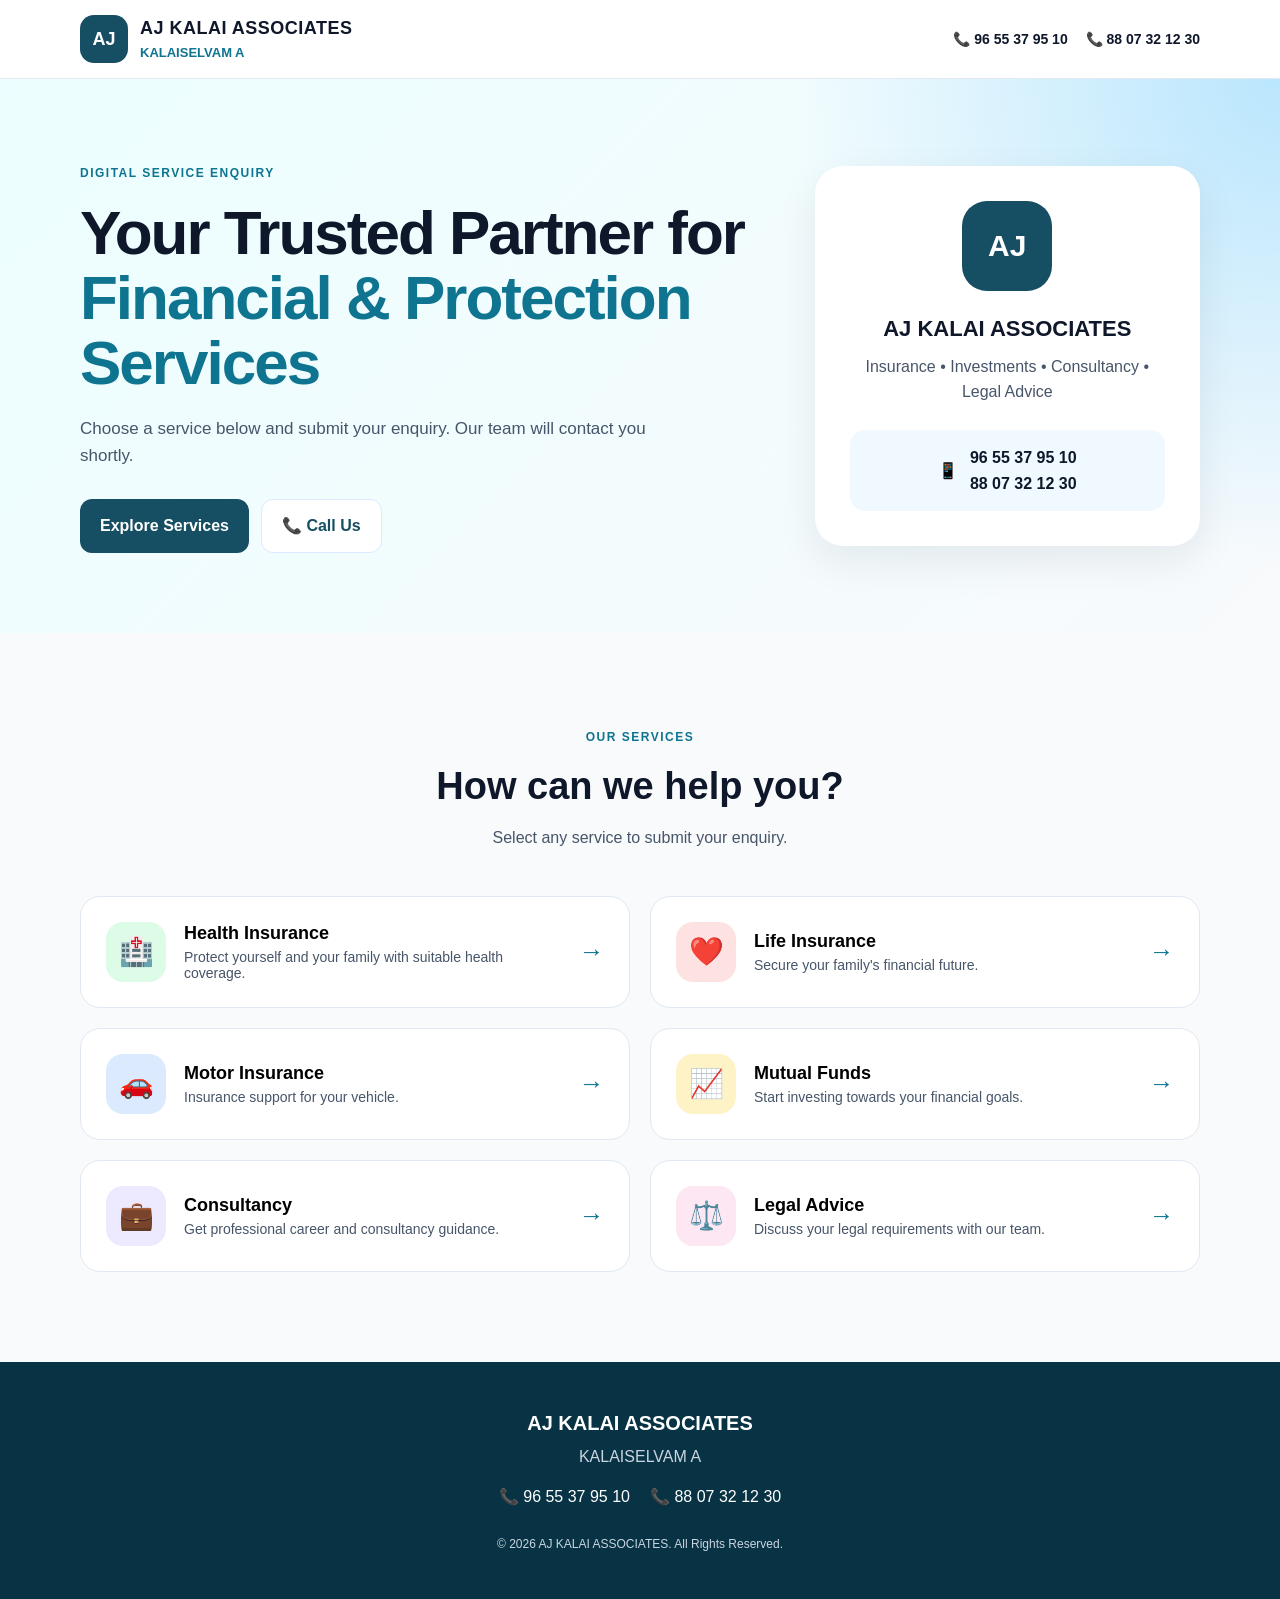
==== index.html @ 597e0dc1 "first commit" ====
<!DOCTYPE html>
<html lang="en">
<head>
    <meta charset="UTF-8">
    <meta name="viewport" content="width=device-width, initial-scale=1.0">

    <meta name="description"
          content="AJ Kalai Associates - Insurance, Mutual Funds, Consultancy and Legal Advice">

    <title>AJ KALAI ASSOCIATES | Digital Service Enquiry</title>

    <link rel="stylesheet" href="style.css">
</head>

<body>

    <!-- ================= HEADER ================= -->
    <header class="header">
        <div class="container header-content">

            <div class="brand">
                <div class="brand-icon">AJ</div>

                <div>
                    <h1>AJ KALAI ASSOCIATES</h1>
                    <p>KALAISELVAM A</p>
                </div>
            </div>

            <div class="contact-top">
                <a href="tel:9655379510">📞 96 55 37 95 10</a>
                <a href="tel:8807321230">📞 88 07 32 12 30</a>
            </div>

        </div>
    </header>


    <!-- ================= HERO ================= -->
    <section class="hero">
        <div class="container hero-content">

            <div class="hero-text">
                <span class="badge">DIGITAL SERVICE ENQUIRY</span>

                <h2>
                    Your Trusted Partner for
                    <span>Financial & Protection Services</span>
                </h2>

                <p>
                    Choose a service below and submit your enquiry.
                    Our team will contact you shortly.
                </p>

                <div class="hero-buttons">
                    <a href="#services" class="primary-btn">
                        Explore Services
                    </a>

                    <a href="tel:9655379510" class="secondary-btn">
                        📞 Call Us
                    </a>
                </div>
            </div>

            <div class="hero-card">
                <div class="hero-card-icon">AJ</div>

                <h3>AJ KALAI ASSOCIATES</h3>

                <p>
                    Insurance • Investments • Consultancy • Legal Advice
                </p>

                <div class="phone-box">
                    <span>📱</span>
                    <div>
                        <strong>96 55 37 95 10</strong>
                        <strong>88 07 32 12 30</strong>
                    </div>
                </div>
            </div>

        </div>
    </section>


    <!-- ================= SERVICES ================= -->
    <section class="services-section" id="services">

        <div class="container">

            <div class="section-heading">
                <span class="section-label">OUR SERVICES</span>

                <h2>
                    How can we help you?
                </h2>

                <p>
                    Select any service to submit your enquiry.
                </p>
            </div>


            <div class="services-grid">

                <!-- HEALTH -->
                <button class="service-card"
                        onclick="openForm('health')">

                    <div class="service-icon health">
                        🏥
                    </div>

                    <div>
                        <h3>Health Insurance</h3>
                        <p>
                            Protect yourself and your family
                            with suitable health coverage.
                        </p>
                    </div>

                    <span class="arrow">→</span>
                </button>


                <!-- LIFE -->
                <button class="service-card"
                        onclick="openForm('life')">

                    <div class="service-icon life">
                        ❤️
                    </div>

                    <div>
                        <h3>Life Insurance</h3>
                        <p>
                            Secure your family's financial future.
                        </p>
                    </div>

                    <span class="arrow">→</span>
                </button>


                <!-- MOTOR -->
                <button class="service-card"
                        onclick="openForm('motor')">

                    <div class="service-icon motor">
                        🚗
                    </div>

                    <div>
                        <h3>Motor Insurance</h3>
                        <p>
                            Insurance support for your vehicle.
                        </p>
                    </div>

                    <span class="arrow">→</span>
                </button>


                <!-- MUTUAL FUNDS -->
                <button class="service-card"
                        onclick="openForm('mutual')">

                    <div class="service-icon mutual">
                        📈
                    </div>

                    <div>
                        <h3>Mutual Funds</h3>
                        <p>
                            Start investing towards your financial goals.
                        </p>
                    </div>

                    <span class="arrow">→</span>
                </button>


                <!-- CONSULTANCY -->
                <button class="service-card"
                        onclick="openForm('consultancy')">

                    <div class="service-icon consultancy">
                        💼
                    </div>

                    <div>
                        <h3>Consultancy</h3>
                        <p>
                            Get professional career and
                            consultancy guidance.
                        </p>
                    </div>

                    <span class="arrow">→</span>
                </button>


                <!-- LEGAL -->
                <button class="service-card"
                        onclick="openForm('legal')">

                    <div class="service-icon legal">
                        ⚖️
                    </div>

                    <div>
                        <h3>Legal Advice</h3>
                        <p>
                            Discuss your legal requirements
                            with our team.
                        </p>
                    </div>

                    <span class="arrow">→</span>
                </button>

            </div>

        </div>
    </section>


    <!-- ================= FORM SECTION ================= -->
    <section class="form-section hidden" id="formSection">

        <div class="container">

            <button class="back-btn"
                    onclick="closeForm()">
                ← Back to Services
            </button>


            <div class="form-wrapper">

                <div class="form-header">

                    <div class="form-service-icon"
                         id="formIcon">
                        🏥
                    </div>

                    <div>
                        <span class="section-label">
                            ENQUIRY FORM
                        </span>

                        <h2 id="formTitle">
                            Health Insurance
                        </h2>

                        <p id="formDescription">
                            Tell us your requirements.
                        </p>
                    </div>

                </div>


                <form id="enquiryForm">

                    <!-- SERVICE TYPE -->
                    <input type="hidden"
                           id="serviceType"
                           name="service">


                    <!-- ================= HEALTH ================= -->
                    <div id="healthForm"
                         class="service-form hidden">

                        <h3 class="form-section-title">
                            Self Details
                        </h3>

                        <div class="form-grid">

                            <div class="field">
                                <label>
                                    Gender <span>*</span>
                                </label>

                                <div class="radio-group">

                                    <label class="radio-option">
                                        <input type="radio"
                                               name="healthGender"
                                               value="Male"
                                               required>
                                        Male
                                    </label>

                                    <label class="radio-option">
                                        <input type="radio"
                                               name="healthGender"
                                               value="Female">
                                        Female
                                    </label>

                                </div>
                            </div>


                            <div class="field">
                                <label for="healthDob">
                                    Date of Birth <span>*</span>
                                </label>

                                <input type="date"
                                       id="healthDob"
                                       name="healthDob">
                            </div>

                        </div>


                        <h3 class="form-section-title">
                            Spouse Details
                        </h3>

                        <div class="form-grid">

                            <div class="field full">
                                <label for="spouseDob">
                                    Spouse Date of Birth
                                </label>

                                <input type="date"
                                       id="spouseDob"
                                       name="spouseDob">
                            </div>

                        </div>


                        <h3 class="form-section-title">
                            Children Details
                        </h3>

                        <!-- SONS -->
                        <div class="form-grid">

                            <div class="field">
                                <label for="numberOfSons">
                                    Number of Sons
                                </label>

                                <select id="numberOfSons"
                                        name="numberOfSons"
                                        onchange="updateChildrenFields()">

                                    <option value="0">0</option>
                                    <option value="1">1</option>
                                    <option value="2">2</option>

                                </select>
                            </div>

                        </div>


                        <div id="sonFields"></div>


                        <!-- DAUGHTERS -->
                        <div class="form-grid">

                            <div class="field">
                                <label for="numberOfDaughters">
                                    Number of Daughters
                                </label>

                                <select id="numberOfDaughters"
                                        name="numberOfDaughters"
                                        onchange="updateChildrenFields()">

                                    <option value="0">0</option>
                                    <option value="1">1</option>
                                    <option value="2">2</option>

                                </select>
                            </div>

                        </div>


                        <div id="daughterFields"></div>


                        <h3 class="form-section-title">
                            Contact Details
                        </h3>

                        <div class="form-grid">

                            <div class="field">
                                <label for="healthPincode">
                                    Pincode <span>*</span>
                                </label>

                                <input type="text"
                                       id="healthPincode"
                                       name="healthPincode"
                                       maxlength="6"
                                       inputmode="numeric"
                                       placeholder="Enter 6-digit pincode">
                            </div>


                            <div class="field">
                                <label for="healthMobile">
                                    Mobile Number <span>*</span>
                                </label>

                                <input type="tel"
                                       id="healthMobile"
                                       name="healthMobile"
                                       maxlength="10"
                                       inputmode="numeric"
                                       placeholder="Enter mobile number">
                            </div>

                        </div>

                    </div>


                    <!-- ================= LIFE ================= -->
                    <div id="lifeForm"
                         class="service-form hidden">

                        <h3 class="form-section-title">
                            Life Insurance Details
                        </h3>

                        <div class="form-grid">

                            <div class="field">
                                <label for="lifeName">
                                    Name <span>*</span>
                                </label>

                                <input type="text"
                                       id="lifeName"
                                       name="lifeName"
                                       placeholder="Enter your name">
                            </div>


                            <div class="field">
                                <label for="lifeDob">
                                    Date of Birth <span>*</span>
                                </label>

                                <input type="date"
                                       id="lifeDob"
                                       name="lifeDob">
                            </div>


                            <div class="field">
                                <label for="lifeMobile">
                                    Mobile Number <span>*</span>
                                </label>

                                <input type="tel"
                                       id="lifeMobile"
                                       name="lifeMobile"
                                       maxlength="10"
                                       inputmode="numeric"
                                       placeholder="Enter mobile number">
                            </div>


                            <div class="field">
                                <label for="coverage">
                                    Expected Coverage <span>*</span>
                                </label>

                                <select id="coverage"
                                        name="coverage">

                                    <option value="">
                                        Select Coverage
                                    </option>

                                    <option>₹50 Lakhs</option>
                                    <option>₹1 Crore</option>
                                    <option>₹2 Crores</option>
                                    <option>₹3 Crores</option>
                                    <option>Other</option>

                                </select>
                            </div>

                        </div>

                    </div>


                    <!-- ================= MOTOR ================= -->
                    <div id="motorForm"
                         class="service-form hidden">

                        <h3 class="form-section-title">
                            Motor Insurance Details
                        </h3>

                        <div class="form-grid">

                            <div class="field">
                                <label for="motorName">
                                    Name <span>*</span>
                                </label>

                                <input type="text"
                                       id="motorName"
                                       name="motorName"
                                       placeholder="Enter your name">
                            </div>


                            <div class="field">
                                <label for="motorMobile">
                                    Mobile Number <span>*</span>
                                </label>

                                <input type="tel"
                                       id="motorMobile"
                                       name="motorMobile"
                                       maxlength="10"
                                       inputmode="numeric"
                                       placeholder="Enter mobile number">
                            </div>


                            <div class="field">
                                <label for="vehicleType">
                                    Vehicle Type <span>*</span>
                                </label>

                                <select id="vehicleType"
                                        name="vehicleType">

                                    <option value="">
                                        Select Vehicle
                                    </option>

                                    <option>Two Wheeler</option>
                                    <option>Car</option>
                                    <option>Commercial Vehicle</option>

                                </select>
                            </div>


                            <div class="field">
                                <label for="registrationNumber">
                                    Vehicle Registration Number <span>*</span>
                                </label>

                                <input type="text"
                                       id="registrationNumber"
                                       name="registrationNumber"
                                       placeholder="Example: TN01AB1234">
                            </div>


                            <div class="field full">
                                <label for="policyExpiry">
                                    Policy Expiry Date <span>*</span>
                                </label>

                                <input type="date"
                                       id="policyExpiry"
                                       name="policyExpiry">
                            </div>

                        </div>

                    </div>


                    <!-- ================= MUTUAL FUNDS ================= -->
                    <div id="mutualForm"
                         class="service-form hidden">

                        <h3 class="form-section-title">
                            Mutual Funds Details
                        </h3>

                        <div class="form-grid">

                            <div class="field">
                                <label for="mutualName">
                                    Name <span>*</span>
                                </label>

                                <input type="text"
                                       id="mutualName"
                                       name="mutualName"
                                       placeholder="Enter your name">
                            </div>


                            <div class="field">
                                <label for="mutualDob">
                                    Date of Birth <span>*</span>
                                </label>

                                <input type="date"
                                       id="mutualDob"
                                       name="mutualDob">
                            </div>


                            <div class="field">
                                <label for="mutualMobile">
                                    Mobile Number <span>*</span>
                                </label>

                                <input type="tel"
                                       id="mutualMobile"
                                       name="mutualMobile"
                                       maxlength="10"
                                       inputmode="numeric"
                                       placeholder="Enter mobile number">
                            </div>


                            <div class="field">
                                <label for="sipAmount">
                                    Monthly SIP Amount <span>*</span>
                                </label>

                                <select id="sipAmount"
                                        name="sipAmount">

                                    <option value="">
                                        Select SIP Amount
                                    </option>

                                    <option>₹500</option>
                                    <option>₹1,000</option>
                                    <option>₹2,000</option>
                                    <option>₹5,000</option>
                                    <option>₹10,000+</option>
                                    <option>Other</option>

                                </select>
                            </div>


                            <div class="field full">
                                <label for="investmentGoal">
                                    Investment Goal <span>*</span>
                                </label>

                                <select id="investmentGoal"
                                        name="investmentGoal">

                                    <option value="">
                                        Select Goal
                                    </option>

                                    <option>Wealth Creation</option>
                                    <option>Child Education</option>
                                    <option>Retirement</option>
                                    <option>Other</option>

                                </select>
                            </div>

                        </div>

                    </div>


                    <!-- ================= CONSULTANCY ================= -->
                    <div id="consultancyForm"
                         class="service-form hidden">

                        <h3 class="form-section-title">
                            Consultancy Details
                        </h3>

                        <div class="form-grid">

                            <div class="field">
                                <label for="consultName">
                                    Name <span>*</span>
                                </label>

                                <input type="text"
                                       id="consultName"
                                       name="consultName"
                                       placeholder="Enter your name">
                            </div>


                            <div class="field">
                                <label for="consultMobile">
                                    Mobile Number <span>*</span>
                                </label>

                                <input type="tel"
                                       id="consultMobile"
                                       name="consultMobile"
                                       maxlength="10"
                                       inputmode="numeric"
                                       placeholder="Enter mobile number">
                            </div>


                            <div class="field full">
                                <label for="profession">
                                    Job / Profession <span>*</span>
                                </label>

                                <select id="profession"
                                        name="profession">

                                    <option value="">
                                        Select Profession
                                    </option>

                                    <option>IT</option>
                                    <option>Non-IT</option>
                                    <option>Teaching</option>
                                    <option>Business</option>
                                    <option>Government</option>
                                    <option>Abroad</option>
                                    <option>Other</option>

                                </select>
                            </div>

                        </div>

                    </div>


                    <!-- ================= LEGAL ================= -->
                    <div id="legalForm"
                         class="service-form hidden">

                        <h3 class="form-section-title">
                            Legal Advice Details
                        </h3>

                        <div class="form-grid">

                            <div class="field">
                                <label for="legalName">
                                    Name <span>*</span>
                                </label>

                                <input type="text"
                                       id="legalName"
                                       name="legalName"
                                       placeholder="Enter your name">
                            </div>


                            <div class="field">
                                <label for="legalMobile">
                                    Mobile Number <span>*</span>
                                </label>

                                <input type="tel"
                                       id="legalMobile"
                                       name="legalMobile"
                                       maxlength="10"
                                       inputmode="numeric"
                                       placeholder="Enter mobile number">
                            </div>


                            <div class="field full">
                                <label for="legalRequirement">
                                    Legal Requirement <span>*</span>
                                </label>

                                <select id="legalRequirement"
                                        name="legalRequirement">

                                    <option value="">
                                        Select Requirement
                                    </option>

                                    <option>Property</option>
                                    <option>Civil</option>
                                    <option>Criminal</option>
                                    <option>Family</option>
                                    <option>Documentation</option>
                                    <option>Other</option>

                                </select>
                            </div>


                            <div class="field full">
                                <label for="legalDescription">
                                    Briefly Explain Your Requirement
                                    <span>*</span>
                                </label>

                                <textarea id="legalDescription"
                                          name="legalDescription"
                                          rows="5"
                                          placeholder="Please describe your requirement..."></textarea>
                            </div>

                        </div>

                    </div>


                    <!-- ================= SUBMIT ================= -->
                    <div class="form-footer">

                        <p class="privacy-note">
                            🔒 Your information is collected only
                            for responding to your enquiry.
                        </p>

                        <button type="submit"
                                class="submit-btn">

                            SUBMIT ENQUIRY
                            <span>→</span>

                        </button>

                    </div>

                </form>

            </div>

        </div>
    </section>


    <!-- ================= SUCCESS MODAL ================= -->
    <div class="modal-overlay hidden"
         id="successModal">

        <div class="success-modal">

            <div class="success-icon">
                ✓
            </div>

            <h2>Enquiry Submitted!</h2>

            <p>
                Thank you for contacting
                <strong>AJ KALAI ASSOCIATES</strong>.
            </p>

            <p>
                Our team will contact you shortly.
            </p>

            <button class="primary-btn"
                    onclick="closeSuccessModal()">
                Done
            </button>

        </div>

    </div>


    <!-- ================= FOOTER ================= -->
    <footer class="footer">

        <div class="container">

            <h3>AJ KALAI ASSOCIATES</h3>

            <p>
                KALAISELVAM A
            </p>

            <div class="footer-contact">
                <a href="tel:9655379510">
                    📞 96 55 37 95 10
                </a>

                <a href="tel:8807321230">
                    📞 88 07 32 12 30
                </a>
            </div>

            <p class="copyright">
                © 2026 AJ KALAI ASSOCIATES. All Rights Reserved.
            </p>

        </div>

    </footer>


    <script src="script.js"></script>

</body>
</html>
---- style.css ----
* {
    margin: 0;
    padding: 0;
    box-sizing: border-box;
}

:root {
    --primary: #164e63;
    --primary-dark: #083344;
    --secondary: #0e7490;
    --accent: #f59e0b;
    --light: #f0f9ff;
    --white: #ffffff;
    --dark: #0f172a;
    --text: #475569;
    --border: #dbeafe;
    --success: #16a34a;
    --shadow: 0 15px 40px rgba(15, 23, 42, 0.08);
}

html {
    scroll-behavior: smooth;
}

body {
    font-family: Arial, Helvetica, sans-serif;
    background: #f8fafc;
    color: var(--dark);
    line-height: 1.6;
}

button,
input,
select,
textarea {
    font-family: inherit;
}

button {
    cursor: pointer;
}

a {
    text-decoration: none;
    color: inherit;
}

.container {
    width: min(1120px, 92%);
    margin: auto;
}

.hidden {
    display: none !important;
}


/* =========================================
   HEADER
========================================= */

.header {
    background: var(--white);
    border-bottom: 1px solid #e2e8f0;
    position: sticky;
    top: 0;
    z-index: 100;
}

.header-content {
    min-height: 78px;
    display: flex;
    align-items: center;
    justify-content: space-between;
    gap: 20px;
}

.brand {
    display: flex;
    align-items: center;
    gap: 12px;
}

.brand-icon {
    width: 48px;
    height: 48px;
    border-radius: 14px;
    background: var(--primary);
    color: white;
    display: grid;
    place-items: center;
    font-weight: 800;
    font-size: 18px;
}

.brand h1 {
    font-size: 18px;
    letter-spacing: 0.5px;
}

.brand p {
    color: var(--secondary);
    font-size: 13px;
    font-weight: 600;
}

.contact-top {
    display: flex;
    gap: 18px;
    font-size: 14px;
    font-weight: 600;
}

.contact-top a:hover {
    color: var(--secondary);
}


/* =========================================
   HERO
========================================= */

.hero {
    background:
        radial-gradient(circle at top right, #bae6fd 0, transparent 35%),
        linear-gradient(135deg, #ecfeff, #f8fafc);
    padding: 80px 0;
}

.hero-content {
    display: grid;
    grid-template-columns: 1.4fr 0.8fr;
    align-items: center;
    gap: 60px;
}

.badge,
.section-label {
    display: inline-block;
    color: var(--secondary);
    font-size: 12px;
    font-weight: 800;
    letter-spacing: 1.5px;
}

.hero h2 {
    margin-top: 15px;
    font-size: clamp(38px, 5vw, 62px);
    line-height: 1.05;
    letter-spacing: -2px;
}

.hero h2 span {
    color: var(--secondary);
}

.hero-text > p {
    max-width: 620px;
    margin-top: 20px;
    color: var(--text);
    font-size: 17px;
}

.hero-buttons {
    display: flex;
    gap: 12px;
    margin-top: 30px;
    flex-wrap: wrap;
}

.primary-btn,
.secondary-btn {
    display: inline-flex;
    align-items: center;
    justify-content: center;
    border: none;
    border-radius: 12px;
    padding: 13px 20px;
    font-weight: 700;
    transition: 0.2s ease;
}

.primary-btn {
    background: var(--primary);
    color: white;
}

.primary-btn:hover {
    background: var(--primary-dark);
    transform: translateY(-2px);
}

.secondary-btn {
    background: white;
    border: 1px solid var(--border);
    color: var(--primary);
}

.secondary-btn:hover {
    border-color: var(--secondary);
}

.hero-card {
    background: white;
    border-radius: 28px;
    padding: 35px;
    box-shadow: var(--shadow);
    text-align: center;
}

.hero-card-icon {
    width: 90px;
    height: 90px;
    margin: auto;
    display: grid;
    place-items: center;
    border-radius: 25px;
    background: var(--primary);
    color: white;
    font-size: 30px;
    font-weight: 900;
}

.hero-card h3 {
    margin-top: 20px;
    font-size: 22px;
}

.hero-card p {
    color: var(--text);
    margin-top: 8px;
}

.phone-box {
    margin-top: 25px;
    padding: 15px;
    background: var(--light);
    border-radius: 15px;
    display: flex;
    justify-content: center;
    align-items: center;
    gap: 12px;
}

.phone-box div {
    display: flex;
    flex-direction: column;
}


/* =========================================
   SERVICES
========================================= */

.services-section {
    padding: 90px 0;
}

.section-heading {
    text-align: center;
    max-width: 650px;
    margin: auto;
}

.section-heading h2 {
    font-size: 38px;
    margin: 8px 0;
}

.section-heading p {
    color: var(--text);
}

.services-grid {
    margin-top: 45px;
    display: grid;
    grid-template-columns: repeat(2, 1fr);
    gap: 20px;
}

.service-card {
    border: 1px solid #e2e8f0;
    background: white;
    border-radius: 20px;
    padding: 25px;
    text-align: left;
    display: grid;
    grid-template-columns: auto 1fr auto;
    align-items: center;
    gap: 18px;
    transition: 0.25s ease;
}

.service-card:hover {
    transform: translateY(-5px);
    box-shadow: var(--shadow);
    border-color: #bae6fd;
}

.service-icon {
    width: 60px;
    height: 60px;
    border-radius: 17px;
    display: grid;
    place-items: center;
    font-size: 28px;
}

.health {
    background: #dcfce7;
}

.life {
    background: #fee2e2;
}

.motor {
    background: #dbeafe;
}

.mutual {
    background: #fef3c7;
}

.consultancy {
    background: #ede9fe;
}

.legal {
    background: #fce7f3;
}

.service-card h3 {
    font-size: 18px;
    margin-bottom: 5px;
}

.service-card p {
    color: var(--text);
    font-size: 14px;
}

.arrow {
    font-size: 25px;
    color: var(--secondary);
}


/* =========================================
   FORM
========================================= */

.form-section {
    padding: 60px 0 90px;
    background: #f0f9ff;
}

.back-btn {
    background: none;
    border: none;
    color: var(--secondary);
    font-weight: 700;
    margin-bottom: 20px;
    font-size: 15px;
}

.form-wrapper {
    background: white;
    border-radius: 25px;
    box-shadow: var(--shadow);
    overflow: hidden;
}

.form-header {
    padding: 30px;
    display: flex;
    align-items: center;
    gap: 18px;
    border-bottom: 1px solid #e2e8f0;
}

.form-service-icon {
    width: 65px;
    height: 65px;
    border-radius: 18px;
    background: var(--light);
    display: grid;
    place-items: center;
    font-size: 30px;
}

.form-header h2 {
    margin-top: 4px;
    font-size: 30px;
}

.form-header p {
    color: var(--text);
}

.service-form {
    padding: 30px;
}

.form-section-title {
    font-size: 18px;
    margin: 25px 0 18px;
    color: var(--primary-dark);
}

.form-section-title:first-child {
    margin-top: 0;
}

.form-grid {
    display: grid;
    grid-template-columns: repeat(2, 1fr);
    gap: 20px;
}

.field {
    display: flex;
    flex-direction: column;
}

.field.full {
    grid-column: 1 / -1;
}

.field label {
    font-size: 14px;
    font-weight: 700;
    margin-bottom: 7px;
}

.field label span {
    color: #dc2626;
}

.field input,
.field select,
.field textarea {
    width: 100%;
    padding: 13px 14px;
    border: 1px solid #cbd5e1;
    border-radius: 10px;
    outline: none;
    background: white;
    font-size: 15px;
    transition: 0.2s;
}

.field textarea {
    resize: vertical;
}

.field input:focus,
.field select:focus,
.field textarea:focus {
    border-color: var(--secondary);
    box-shadow: 0 0 0 3px rgba(14, 116, 144, 0.1);
}

.radio-group {
    display: flex;
    gap: 20px;
    padding-top: 12px;
}

.radio-option {
    display: flex !important;
    align-items: center;
    gap: 7px;
    font-weight: 500 !important;
}

.radio-option input {
    width: auto;
}

.child-field {
    margin-top: 15px;
    padding: 18px;
    background: #f8fafc;
    border: 1px solid #e2e8f0;
    border-radius: 12px;
}

.child-field label {
    margin-bottom: 7px;
}


/* =========================================
   FORM FOOTER
========================================= */

.form-footer {
    padding: 25px 30px 30px;
    border-top: 1px solid #e2e8f0;
    display: flex;
    justify-content: space-between;
    align-items: center;
    gap: 20px;
}

.privacy-note {
    color: #64748b;
    font-size: 13px;
}

.submit-btn {
    border: none;
    border-radius: 12px;
    padding: 14px 25px;
    background: var(--primary);
    color: white;
    font-weight: 800;
    transition: 0.2s;
}

.submit-btn:hover {
    background: var(--primary-dark);
    transform: translateY(-2px);
}

.submit-btn span {
    margin-left: 8px;
}


/* =========================================
   SUCCESS MODAL
========================================= */

.modal-overlay {
    position: fixed;
    inset: 0;
    background: rgba(15, 23, 42, 0.65);
    display: grid;
    place-items: center;
    padding: 20px;
    z-index: 1000;
}

.success-modal {
    background: white;
    width: min(450px, 100%);
    padding: 40px;
    border-radius: 25px;
    text-align: center;
    box-shadow: var(--shadow);
}

.success-icon {
    width: 70px;
    height: 70px;
    margin: auto;
    border-radius: 50%;
    display: grid;
    place-items: center;
    background: #dcfce7;
    color: var(--success);
    font-size: 38px;
    font-weight: 800;
}

.success-modal h2 {
    margin-top: 20px;
}

.success-modal p {
    color: var(--text);
    margin-top: 8px;
}

.success-modal .primary-btn {
    margin-top: 25px;
}


/* =========================================
   FOOTER
========================================= */

.footer {
    padding: 45px 0;
    background: var(--primary-dark);
    color: white;
    text-align: center;
}

.footer h3 {
    font-size: 20px;
}

.footer p {
    color: #cbd5e1;
    margin-top: 5px;
}

.footer-contact {
    display: flex;
    justify-content: center;
    gap: 20px;
    margin-top: 15px;
}

.footer-contact a:hover {
    color: #67e8f9;
}

.copyright {
    margin-top: 25px !important;
    font-size: 12px;
}


/* =========================================
   RESPONSIVE
========================================= */

@media (max-width: 800px) {

    .contact-top {
        display: none;
    }

    .hero {
        padding: 55px 0;
    }

    .hero-content {
        grid-template-columns: 1fr;
        gap: 35px;
    }

    .hero h2 {
        font-size: 42px;
    }

    .services-section {
        padding: 65px 0;
    }

    .services-grid {
        grid-template-columns: 1fr;
    }

    .form-grid {
        grid-template-columns: 1fr;
    }

    .field.full {
        grid-column: auto;
    }

    .form-footer {
        flex-direction: column;
        align-items: stretch;
    }

    .submit-btn {
        width: 100%;
    }

}


@media (max-width: 500px) {

    .header-content {
        min-height: 70px;
    }

    .brand h1 {
        font-size: 15px;
    }

    .brand-icon {
        width: 42px;
        height: 42px;
    }

    .hero h2 {
        font-size: 35px;
    }

    .hero-card {
        padding: 25px 18px;
    }

    .service-card {
        grid-template-columns: auto 1fr;
    }

    .arrow {
        display: none;
    }

    .form-header {
        padding: 22px;
    }

    .service-form {
        padding: 22px;
    }

    .form-footer {
        padding: 22px;
    }

    .footer-contact {
        flex-direction: column;
        gap: 8px;
    }
}
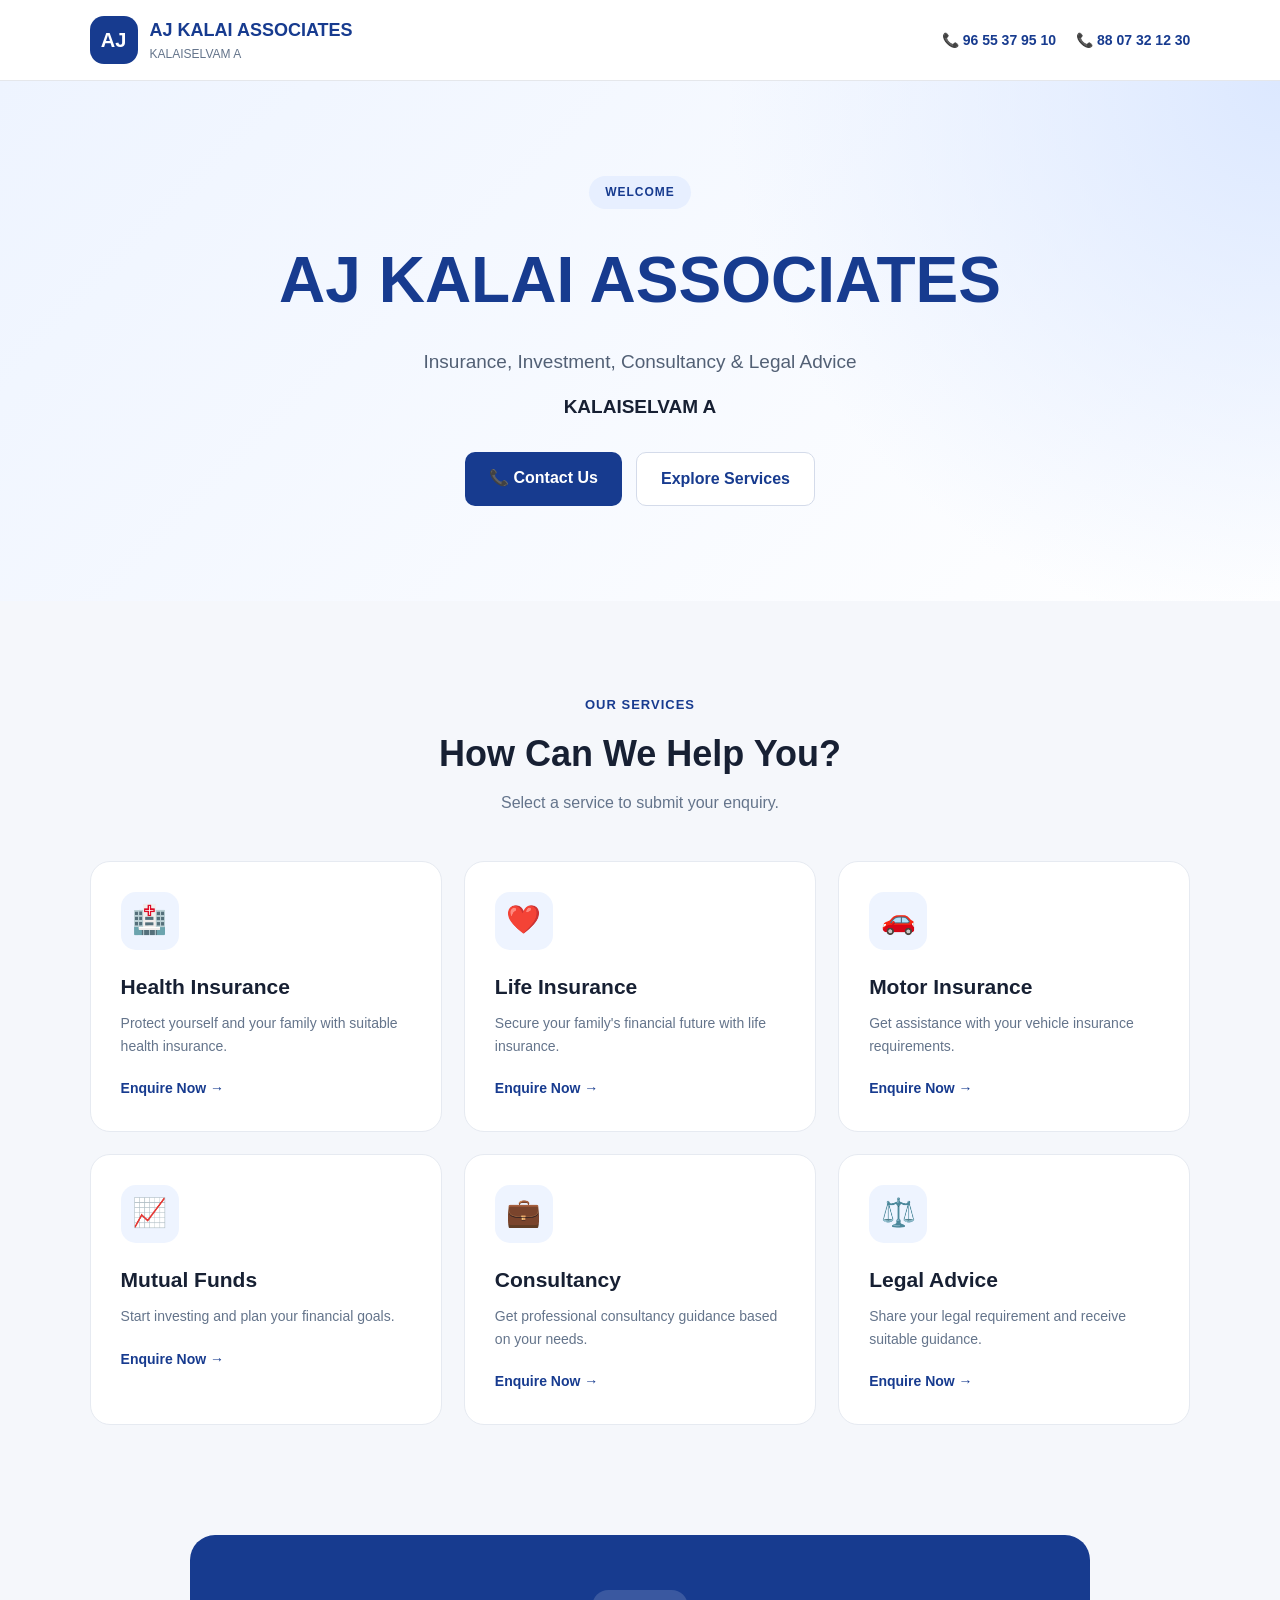
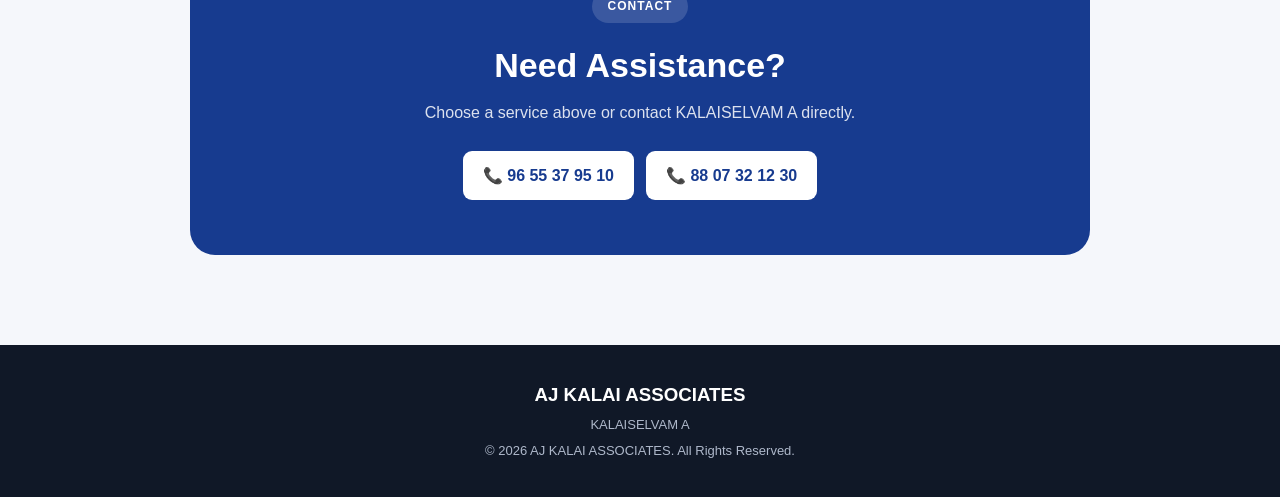
==== commit 6e9e3ba7: "second commit" ====
--- a/index.html
+++ b/index.html
@@ -1,918 +1,224 @@
-
 <!DOCTYPE html>
 <html lang="en">
 <head>
     <meta charset="UTF-8">
     <meta name="viewport" content="width=device-width, initial-scale=1.0">
 
-    <meta name="description"
-          content="AJ Kalai Associates - Insurance, Mutual Funds, Consultancy and Legal Advice">
-
-    <title>AJ KALAI ASSOCIATES | Digital Service Enquiry</title>
+    <title>AJ KALAI ASSOCIATES</title>
 
     <link rel="stylesheet" href="style.css">
 </head>
 
 <body>
 
-    <!-- ================= HEADER ================= -->
-    <header class="header">
-        <div class="container header-content">
-
-            <div class="brand">
-                <div class="brand-icon">AJ</div>
-
-                <div>
-                    <h1>AJ KALAI ASSOCIATES</h1>
-                    <p>KALAISELVAM A</p>
-                </div>
-            </div>
-
-            <div class="contact-top">
-                <a href="tel:9655379510">📞 96 55 37 95 10</a>
-                <a href="tel:8807321230">📞 88 07 32 12 30</a>
-            </div>
-
+<header class="header">
+    <div class="brand">
+        <div class="logo">AJ</div>
+        <div>
+            <h1>AJ KALAI ASSOCIATES</h1>
+            <p>KALAISELVAM A</p>
         </div>
-    </header>
-
-
-    <!-- ================= HERO ================= -->
-    <section class="hero">
-        <div class="container hero-content">
-
-            <div class="hero-text">
-                <span class="badge">DIGITAL SERVICE ENQUIRY</span>
-
-                <h2>
-                    Your Trusted Partner for
-                    <span>Financial & Protection Services</span>
-                </h2>
-
-                <p>
-                    Choose a service below and submit your enquiry.
-                    Our team will contact you shortly.
-                </p>
-
-                <div class="hero-buttons">
-                    <a href="#services" class="primary-btn">
-                        Explore Services
-                    </a>
-
-                    <a href="tel:9655379510" class="secondary-btn">
-                        📞 Call Us
-                    </a>
-                </div>
-            </div>
-
-            <div class="hero-card">
-                <div class="hero-card-icon">AJ</div>
-
-                <h3>AJ KALAI ASSOCIATES</h3>
-
-                <p>
-                    Insurance • Investments • Consultancy • Legal Advice
-                </p>
-
-                <div class="phone-box">
-                    <span>📱</span>
-                    <div>
-                        <strong>96 55 37 95 10</strong>
-                        <strong>88 07 32 12 30</strong>
-                    </div>
-                </div>
-            </div>
-
+    </div>
+
+    <div class="header-contact">
+        <a href="tel:9655379510">📞 96 55 37 95 10</a>
+        <a href="tel:8807321230">📞 88 07 32 12 30</a>
+    </div>
+</header>
+
+<main>
+
+<section class="hero">
+    <div class="hero-content">
+        <span class="badge">WELCOME</span>
+
+        <h2>AJ KALAI ASSOCIATES</h2>
+
+        <p>
+            Insurance, Investment, Consultancy &amp; Legal Advice
+        </p>
+
+        <p class="hero-owner">
+            KALAISELVAM A
+        </p>
+
+        <div class="hero-buttons">
+            <a href="tel:9655379510" class="btn primary">
+                📞 Contact Us
+            </a>
+
+            <a href="#services" class="btn secondary">
+                Explore Services
+            </a>
         </div>
-    </section>
-
-
-    <!-- ================= SERVICES ================= -->
-    <section class="services-section" id="services">
-
-        <div class="container">
-
-            <div class="section-heading">
-                <span class="section-label">OUR SERVICES</span>
-
-                <h2>
-                    How can we help you?
-                </h2>
-
-                <p>
-                    Select any service to submit your enquiry.
-                </p>
-            </div>
-
-
-            <div class="services-grid">
-
-                <!-- HEALTH -->
-                <button class="service-card"
-                        onclick="openForm('health')">
-
-                    <div class="service-icon health">
-                        🏥
-                    </div>
-
-                    <div>
-                        <h3>Health Insurance</h3>
-                        <p>
-                            Protect yourself and your family
-                            with suitable health coverage.
-                        </p>
-                    </div>
-
-                    <span class="arrow">→</span>
-                </button>
-
-
-                <!-- LIFE -->
-                <button class="service-card"
-                        onclick="openForm('life')">
-
-                    <div class="service-icon life">
-                        ❤️
-                    </div>
-
-                    <div>
-                        <h3>Life Insurance</h3>
-                        <p>
-                            Secure your family's financial future.
-                        </p>
-                    </div>
-
-                    <span class="arrow">→</span>
-                </button>
-
-
-                <!-- MOTOR -->
-                <button class="service-card"
-                        onclick="openForm('motor')">
-
-                    <div class="service-icon motor">
-                        🚗
-                    </div>
-
-                    <div>
-                        <h3>Motor Insurance</h3>
-                        <p>
-                            Insurance support for your vehicle.
-                        </p>
-                    </div>
-
-                    <span class="arrow">→</span>
-                </button>
-
-
-                <!-- MUTUAL FUNDS -->
-                <button class="service-card"
-                        onclick="openForm('mutual')">
-
-                    <div class="service-icon mutual">
-                        📈
-                    </div>
-
-                    <div>
-                        <h3>Mutual Funds</h3>
-                        <p>
-                            Start investing towards your financial goals.
-                        </p>
-                    </div>
-
-                    <span class="arrow">→</span>
-                </button>
-
-
-                <!-- CONSULTANCY -->
-                <button class="service-card"
-                        onclick="openForm('consultancy')">
-
-                    <div class="service-icon consultancy">
-                        💼
-                    </div>
-
-                    <div>
-                        <h3>Consultancy</h3>
-                        <p>
-                            Get professional career and
-                            consultancy guidance.
-                        </p>
-                    </div>
-
-                    <span class="arrow">→</span>
-                </button>
-
-
-                <!-- LEGAL -->
-                <button class="service-card"
-                        onclick="openForm('legal')">
-
-                    <div class="service-icon legal">
-                        ⚖️
-                    </div>
-
-                    <div>
-                        <h3>Legal Advice</h3>
-                        <p>
-                            Discuss your legal requirements
-                            with our team.
-                        </p>
-                    </div>
-
-                    <span class="arrow">→</span>
-                </button>
-
-            </div>
+    </div>
+</section>
+
+
+<section class="services-section" id="services">
+
+    <div class="section-title">
+        <span>OUR SERVICES</span>
+        <h2>How Can We Help You?</h2>
+        <p>Select a service to submit your enquiry.</p>
+    </div>
+
+
+    <div class="services-grid">
+
+        <!-- Health Insurance -->
+        <a href="health-insurance.html" class="service-card">
+            <div class="service-icon">🏥</div>
+
+            <h3>Health Insurance</h3>
+
+            <p>
+                Protect yourself and your family
+                with suitable health insurance.
+            </p>
+
+            <span class="service-link">
+                Enquire Now →
+            </span>
+        </a>
+
+
+        <!-- Life Insurance -->
+        <a href="life-insurance.html" class="service-card">
+            <div class="service-icon">❤️</div>
+
+            <h3>Life Insurance</h3>
+
+            <p>
+                Secure your family's financial future
+                with life insurance.
+            </p>
+
+            <span class="service-link">
+                Enquire Now →
+            </span>
+        </a>
+
+
+        <!-- Motor Insurance -->
+        <a href="motor-insurance.html" class="service-card">
+            <div class="service-icon">🚗</div>
+
+            <h3>Motor Insurance</h3>
+
+            <p>
+                Get assistance with your vehicle
+                insurance requirements.
+            </p>
+
+            <span class="service-link">
+                Enquire Now →
+            </span>
+        </a>
+
+
+        <!-- Mutual Funds -->
+        <a href="mutual-funds.html" class="service-card">
+            <div class="service-icon">📈</div>
+
+            <h3>Mutual Funds</h3>
+
+            <p>
+                Start investing and plan your
+                financial goals.
+            </p>
+
+            <span class="service-link">
+                Enquire Now →
+            </span>
+        </a>
+
+
+        <!-- Consultancy -->
+        <a href="consultancy.html" class="service-card">
+            <div class="service-icon">💼</div>
+
+            <h3>Consultancy</h3>
+
+            <p>
+                Get professional consultancy
+                guidance based on your needs.
+            </p>
+
+            <span class="service-link">
+                Enquire Now →
+            </span>
+        </a>
+
+
+        <!-- Legal Advice -->
+        <a href="legal-advice.html" class="service-card">
+            <div class="service-icon">⚖️</div>
+
+            <h3>Legal Advice</h3>
+
+            <p>
+                Share your legal requirement
+                and receive suitable guidance.
+            </p>
+
+            <span class="service-link">
+                Enquire Now →
+            </span>
+        </a>
+
+    </div>
+
+</section>
+
+
+<section class="contact-section">
+
+    <div class="contact-box">
+
+        <span class="badge">CONTACT</span>
+
+        <h2>Need Assistance?</h2>
+
+        <p>
+            Choose a service above or contact
+            KALAISELVAM A directly.
+        </p>
+
+        <div class="phone-buttons">
+
+            <a href="tel:9655379510">
+                📞 96 55 37 95 10
+            </a>
+
+            <a href="tel:8807321230">
+                📞 88 07 32 12 30
+            </a>
 
         </div>
-    </section>
-
-
-    <!-- ================= FORM SECTION ================= -->
-    <section class="form-section hidden" id="formSection">
-
-        <div class="container">
-
-            <button class="back-btn"
-                    onclick="closeForm()">
-                ← Back to Services
-            </button>
-
-
-            <div class="form-wrapper">
-
-                <div class="form-header">
-
-                    <div class="form-service-icon"
-                         id="formIcon">
-                        🏥
-                    </div>
-
-                    <div>
-                        <span class="section-label">
-                            ENQUIRY FORM
-                        </span>
-
-                        <h2 id="formTitle">
-                            Health Insurance
-                        </h2>
-
-                        <p id="formDescription">
-                            Tell us your requirements.
-                        </p>
-                    </div>
-
-                </div>
-
-
-                <form id="enquiryForm">
-
-                    <!-- SERVICE TYPE -->
-                    <input type="hidden"
-                           id="serviceType"
-                           name="service">
-
-
-                    <!-- ================= HEALTH ================= -->
-                    <div id="healthForm"
-                         class="service-form hidden">
-
-                        <h3 class="form-section-title">
-                            Self Details
-                        </h3>
-
-                        <div class="form-grid">
-
-                            <div class="field">
-                                <label>
-                                    Gender <span>*</span>
-                                </label>
-
-                                <div class="radio-group">
-
-                                    <label class="radio-option">
-                                        <input type="radio"
-                                               name="healthGender"
-                                               value="Male"
-                                               required>
-                                        Male
-                                    </label>
-
-                                    <label class="radio-option">
-                                        <input type="radio"
-                                               name="healthGender"
-                                               value="Female">
-                                        Female
-                                    </label>
-
-                                </div>
-                            </div>
-
-
-                            <div class="field">
-                                <label for="healthDob">
-                                    Date of Birth <span>*</span>
-                                </label>
-
-                                <input type="date"
-                                       id="healthDob"
-                                       name="healthDob">
-                            </div>
-
-                        </div>
-
-
-                        <h3 class="form-section-title">
-                            Spouse Details
-                        </h3>
-
-                        <div class="form-grid">
-
-                            <div class="field full">
-                                <label for="spouseDob">
-                                    Spouse Date of Birth
-                                </label>
-
-                                <input type="date"
-                                       id="spouseDob"
-                                       name="spouseDob">
-                            </div>
-
-                        </div>
-
-
-                        <h3 class="form-section-title">
-                            Children Details
-                        </h3>
-
-                        <!-- SONS -->
-                        <div class="form-grid">
-
-                            <div class="field">
-                                <label for="numberOfSons">
-                                    Number of Sons
-                                </label>
-
-                                <select id="numberOfSons"
-                                        name="numberOfSons"
-                                        onchange="updateChildrenFields()">
-
-                                    <option value="0">0</option>
-                                    <option value="1">1</option>
-                                    <option value="2">2</option>
-
-                                </select>
-                            </div>
-
-                        </div>
-
-
-                        <div id="sonFields"></div>
-
-
-                        <!-- DAUGHTERS -->
-                        <div class="form-grid">
-
-                            <div class="field">
-                                <label for="numberOfDaughters">
-                                    Number of Daughters
-                                </label>
-
-                                <select id="numberOfDaughters"
-                                        name="numberOfDaughters"
-                                        onchange="updateChildrenFields()">
-
-                                    <option value="0">0</option>
-                                    <option value="1">1</option>
-                                    <option value="2">2</option>
-
-                                </select>
-                            </div>
-
-                        </div>
-
-
-                        <div id="daughterFields"></div>
-
-
-                        <h3 class="form-section-title">
-                            Contact Details
-                        </h3>
-
-                        <div class="form-grid">
-
-                            <div class="field">
-                                <label for="healthPincode">
-                                    Pincode <span>*</span>
-                                </label>
-
-                                <input type="text"
-                                       id="healthPincode"
-                                       name="healthPincode"
-                                       maxlength="6"
-                                       inputmode="numeric"
-                                       placeholder="Enter 6-digit pincode">
-                            </div>
-
-
-                            <div class="field">
-                                <label for="healthMobile">
-                                    Mobile Number <span>*</span>
-                                </label>
-
-                                <input type="tel"
-                                       id="healthMobile"
-                                       name="healthMobile"
-                                       maxlength="10"
-                                       inputmode="numeric"
-                                       placeholder="Enter mobile number">
-                            </div>
-
-                        </div>
-
-                    </div>
-
-
-                    <!-- ================= LIFE ================= -->
-                    <div id="lifeForm"
-                         class="service-form hidden">
-
-                        <h3 class="form-section-title">
-                            Life Insurance Details
-                        </h3>
-
-                        <div class="form-grid">
-
-                            <div class="field">
-                                <label for="lifeName">
-                                    Name <span>*</span>
-                                </label>
-
-                                <input type="text"
-                                       id="lifeName"
-                                       name="lifeName"
-                                       placeholder="Enter your name">
-                            </div>
-
-
-                            <div class="field">
-                                <label for="lifeDob">
-                                    Date of Birth <span>*</span>
-                                </label>
-
-                                <input type="date"
-                                       id="lifeDob"
-                                       name="lifeDob">
-                            </div>
-
-
-                            <div class="field">
-                                <label for="lifeMobile">
-                                    Mobile Number <span>*</span>
-                                </label>
-
-                                <input type="tel"
-                                       id="lifeMobile"
-                                       name="lifeMobile"
-                                       maxlength="10"
-                                       inputmode="numeric"
-                                       placeholder="Enter mobile number">
-                            </div>
-
-
-                            <div class="field">
-                                <label for="coverage">
-                                    Expected Coverage <span>*</span>
-                                </label>
-
-                                <select id="coverage"
-                                        name="coverage">
-
-                                    <option value="">
-                                        Select Coverage
-                                    </option>
-
-                                    <option>₹50 Lakhs</option>
-                                    <option>₹1 Crore</option>
-                                    <option>₹2 Crores</option>
-                                    <option>₹3 Crores</option>
-                                    <option>Other</option>
-
-                                </select>
-                            </div>
-
-                        </div>
-
-                    </div>
-
-
-                    <!-- ================= MOTOR ================= -->
-                    <div id="motorForm"
-                         class="service-form hidden">
-
-                        <h3 class="form-section-title">
-                            Motor Insurance Details
-                        </h3>
-
-                        <div class="form-grid">
-
-                            <div class="field">
-                                <label for="motorName">
-                                    Name <span>*</span>
-                                </label>
-
-                                <input type="text"
-                                       id="motorName"
-                                       name="motorName"
-                                       placeholder="Enter your name">
-                            </div>
-
-
-                            <div class="field">
-                                <label for="motorMobile">
-                                    Mobile Number <span>*</span>
-                                </label>
-
-                                <input type="tel"
-                                       id="motorMobile"
-                                       name="motorMobile"
-                                       maxlength="10"
-                                       inputmode="numeric"
-                                       placeholder="Enter mobile number">
-                            </div>
-
-
-                            <div class="field">
-                                <label for="vehicleType">
-                                    Vehicle Type <span>*</span>
-                                </label>
-
-                                <select id="vehicleType"
-                                        name="vehicleType">
-
-                                    <option value="">
-                                        Select Vehicle
-                                    </option>
-
-                                    <option>Two Wheeler</option>
-                                    <option>Car</option>
-                                    <option>Commercial Vehicle</option>
-
-                                </select>
-                            </div>
-
-
-                            <div class="field">
-                                <label for="registrationNumber">
-                                    Vehicle Registration Number <span>*</span>
-                                </label>
-
-                                <input type="text"
-                                       id="registrationNumber"
-                                       name="registrationNumber"
-                                       placeholder="Example: TN01AB1234">
-                            </div>
-
-
-                            <div class="field full">
-                                <label for="policyExpiry">
-                                    Policy Expiry Date <span>*</span>
-                                </label>
-
-                                <input type="date"
-                                       id="policyExpiry"
-                                       name="policyExpiry">
-                            </div>
-
-                        </div>
-
-                    </div>
-
-
-                    <!-- ================= MUTUAL FUNDS ================= -->
-                    <div id="mutualForm"
-                         class="service-form hidden">
-
-                        <h3 class="form-section-title">
-                            Mutual Funds Details
-                        </h3>
-
-                        <div class="form-grid">
-
-                            <div class="field">
-                                <label for="mutualName">
-                                    Name <span>*</span>
-                                </label>
-
-                                <input type="text"
-                                       id="mutualName"
-                                       name="mutualName"
-                                       placeholder="Enter your name">
-                            </div>
-
-
-                            <div class="field">
-                                <label for="mutualDob">
-                                    Date of Birth <span>*</span>
-                                </label>
-
-                                <input type="date"
-                                       id="mutualDob"
-                                       name="mutualDob">
-                            </div>
-
-
-                            <div class="field">
-                                <label for="mutualMobile">
-                                    Mobile Number <span>*</span>
-                                </label>
-
-                                <input type="tel"
-                                       id="mutualMobile"
-                                       name="mutualMobile"
-                                       maxlength="10"
-                                       inputmode="numeric"
-                                       placeholder="Enter mobile number">
-                            </div>
-
-
-                            <div class="field">
-                                <label for="sipAmount">
-                                    Monthly SIP Amount <span>*</span>
-                                </label>
-
-                                <select id="sipAmount"
-                                        name="sipAmount">
-
-                                    <option value="">
-                                        Select SIP Amount
-                                    </option>
-
-                                    <option>₹500</option>
-                                    <option>₹1,000</option>
-                                    <option>₹2,000</option>
-                                    <option>₹5,000</option>
-                                    <option>₹10,000+</option>
-                                    <option>Other</option>
-
-                                </select>
-                            </div>
-
-
-                            <div class="field full">
-                                <label for="investmentGoal">
-                                    Investment Goal <span>*</span>
-                                </label>
-
-                                <select id="investmentGoal"
-                                        name="investmentGoal">
-
-                                    <option value="">
-                                        Select Goal
-                                    </option>
-
-                                    <option>Wealth Creation</option>
-                                    <option>Child Education</option>
-                                    <option>Retirement</option>
-                                    <option>Other</option>
-
-                                </select>
-                            </div>
-
-                        </div>
-
-                    </div>
-
-
-                    <!-- ================= CONSULTANCY ================= -->
-                    <div id="consultancyForm"
-                         class="service-form hidden">
-
-                        <h3 class="form-section-title">
-                            Consultancy Details
-                        </h3>
-
-                        <div class="form-grid">
-
-                            <div class="field">
-                                <label for="consultName">
-                                    Name <span>*</span>
-                                </label>
-
-                                <input type="text"
-                                       id="consultName"
-                                       name="consultName"
-                                       placeholder="Enter your name">
-                            </div>
-
-
-                            <div class="field">
-                                <label for="consultMobile">
-                                    Mobile Number <span>*</span>
-                                </label>
-
-                                <input type="tel"
-                                       id="consultMobile"
-                                       name="consultMobile"
-                                       maxlength="10"
-                                       inputmode="numeric"
-                                       placeholder="Enter mobile number">
-                            </div>
-
-
-                            <div class="field full">
-                                <label for="profession">
-                                    Job / Profession <span>*</span>
-                                </label>
-
-                                <select id="profession"
-                                        name="profession">
-
-                                    <option value="">
-                                        Select Profession
-                                    </option>
-
-                                    <option>IT</option>
-                                    <option>Non-IT</option>
-                                    <option>Teaching</option>
-                                    <option>Business</option>
-                                    <option>Government</option>
-                                    <option>Abroad</option>
-                                    <option>Other</option>
-
-                                </select>
-                            </div>
-
-                        </div>
-
-                    </div>
-
-
-                    <!-- ================= LEGAL ================= -->
-                    <div id="legalForm"
-                         class="service-form hidden">
-
-                        <h3 class="form-section-title">
-                            Legal Advice Details
-                        </h3>
-
-                        <div class="form-grid">
-
-                            <div class="field">
-                                <label for="legalName">
-                                    Name <span>*</span>
-                                </label>
-
-                                <input type="text"
-                                       id="legalName"
-                                       name="legalName"
-                                       placeholder="Enter your name">
-                            </div>
-
-
-                            <div class="field">
-                                <label for="legalMobile">
-                                    Mobile Number <span>*</span>
-                                </label>
-
-                                <input type="tel"
-                                       id="legalMobile"
-                                       name="legalMobile"
-                                       maxlength="10"
-                                       inputmode="numeric"
-                                       placeholder="Enter mobile number">
-                            </div>
-
-
-                            <div class="field full">
-                                <label for="legalRequirement">
-                                    Legal Requirement <span>*</span>
-                                </label>
-
-                                <select id="legalRequirement"
-                                        name="legalRequirement">
-
-                                    <option value="">
-                                        Select Requirement
-                                    </option>
-
-                                    <option>Property</option>
-                                    <option>Civil</option>
-                                    <option>Criminal</option>
-                                    <option>Family</option>
-                                    <option>Documentation</option>
-                                    <option>Other</option>
-
-                                </select>
-                            </div>
-
-
-                            <div class="field full">
-                                <label for="legalDescription">
-                                    Briefly Explain Your Requirement
-                                    <span>*</span>
-                                </label>
-
-                                <textarea id="legalDescription"
-                                          name="legalDescription"
-                                          rows="5"
-                                          placeholder="Please describe your requirement..."></textarea>
-                            </div>
-
-                        </div>
-
-                    </div>
-
-
-                    <!-- ================= SUBMIT ================= -->
-                    <div class="form-footer">
-
-                        <p class="privacy-note">
-                            🔒 Your information is collected only
-                            for responding to your enquiry.
-                        </p>
-
-                        <button type="submit"
-                                class="submit-btn">
-
-                            SUBMIT ENQUIRY
-                            <span>→</span>
-
-                        </button>
-
-                    </div>
-
-                </form>
-
-            </div>
-
-        </div>
-    </section>
-
-
-    <!-- ================= SUCCESS MODAL ================= -->
-    <div class="modal-overlay hidden"
-         id="successModal">
-
-        <div class="success-modal">
-
-            <div class="success-icon">
-                ✓
-            </div>
-
-            <h2>Enquiry Submitted!</h2>
-
-            <p>
-                Thank you for contacting
-                <strong>AJ KALAI ASSOCIATES</strong>.
-            </p>
-
-            <p>
-                Our team will contact you shortly.
-            </p>
-
-            <button class="primary-btn"
-                    onclick="closeSuccessModal()">
-                Done
-            </button>
-
-        </div>
-
-    </div>
-
-
-    <!-- ================= FOOTER ================= -->
-    <footer class="footer">
-
-        <div class="container">
-
-            <h3>AJ KALAI ASSOCIATES</h3>
-
-            <p>
-                KALAISELVAM A
-            </p>
-
-            <div class="footer-contact">
-                <a href="tel:9655379510">
-                    📞 96 55 37 95 10
-                </a>
-
-                <a href="tel:8807321230">
-                    📞 88 07 32 12 30
-                </a>
-            </div>
-
-            <p class="copyright">
-                © 2026 AJ KALAI ASSOCIATES. All Rights Reserved.
-            </p>
-
-        </div>
-
-    </footer>
-
-
-    <script src="script.js"></script>
+
+    </div>
+
+</section>
+
+</main>
+
+
+<footer class="footer">
+
+    <h3>AJ KALAI ASSOCIATES</h3>
+
+    <p>KALAISELVAM A</p>
+
+    <p>
+        © 2026 AJ KALAI ASSOCIATES.
+        All Rights Reserved.
+    </p>
+
+</footer>
+
+<script src="script.js"></script>
 
 </body>
 </html>
+
--- a/style.css
+++ b/style.css
@@ -1,79 +1,38 @@
-
 * {
     margin: 0;
     padding: 0;
     box-sizing: border-box;
 }
 
-:root {
-    --primary: #164e63;
-    --primary-dark: #083344;
-    --secondary: #0e7490;
-    --accent: #f59e0b;
-    --light: #f0f9ff;
-    --white: #ffffff;
-    --dark: #0f172a;
-    --text: #475569;
-    --border: #dbeafe;
-    --success: #16a34a;
-    --shadow: 0 15px 40px rgba(15, 23, 42, 0.08);
-}
-
 html {
     scroll-behavior: smooth;
 }
 
 body {
     font-family: Arial, Helvetica, sans-serif;
-    background: #f8fafc;
-    color: var(--dark);
+    background: #f5f7fb;
+    color: #172033;
     line-height: 1.6;
 }
 
-button,
-input,
-select,
-textarea {
-    font-family: inherit;
-}
-
-button {
-    cursor: pointer;
-}
-
-a {
-    text-decoration: none;
-    color: inherit;
-}
-
-.container {
-    width: min(1120px, 92%);
-    margin: auto;
-}
-
-.hidden {
-    display: none !important;
-}
-
-
-/* =========================================
-   HEADER
-========================================= */
+
+/* HEADER */
 
 .header {
-    background: var(--white);
-    border-bottom: 1px solid #e2e8f0;
     position: sticky;
     top: 0;
-    z-index: 100;
-}
-
-.header-content {
-    min-height: 78px;
-    display: flex;
+    z-index: 1000;
+
+    display: flex;
+    justify-content: space-between;
     align-items: center;
-    justify-content: space-between;
-    gap: 20px;
+
+    padding: 16px 7%;
+
+    background: rgba(255,255,255,0.96);
+    backdrop-filter: blur(12px);
+
+    border-bottom: 1px solid #e5e7eb;
 }
 
 .brand {
@@ -82,638 +41,519 @@
     gap: 12px;
 }
 
-.brand-icon {
+.logo {
     width: 48px;
     height: 48px;
+
+    display: flex;
+    justify-content: center;
+    align-items: center;
+
     border-radius: 14px;
-    background: var(--primary);
-    color: white;
-    display: grid;
-    place-items: center;
+
+    background: #173b8f;
+    color: white;
+
+    font-size: 20px;
     font-weight: 800;
-    font-size: 18px;
 }
 
 .brand h1 {
     font-size: 18px;
-    letter-spacing: 0.5px;
+    color: #173b8f;
 }
 
 .brand p {
-    color: var(--secondary);
-    font-size: 13px;
+    font-size: 12px;
+    color: #64748b;
+}
+
+.header-contact {
+    display: flex;
+    gap: 20px;
+}
+
+.header-contact a {
+    text-decoration: none;
+    color: #173b8f;
     font-weight: 600;
-}
-
-.contact-top {
-    display: flex;
-    gap: 18px;
     font-size: 14px;
-    font-weight: 600;
-}
-
-.contact-top a:hover {
-    color: var(--secondary);
-}
-
-
-/* =========================================
-   HERO
-========================================= */
+}
+
+
+/* HERO */
 
 .hero {
+    min-height: 520px;
+
+    display: flex;
+    justify-content: center;
+    align-items: center;
+
+    text-align: center;
+
+    padding: 70px 20px;
+
     background:
-        radial-gradient(circle at top right, #bae6fd 0, transparent 35%),
-        linear-gradient(135deg, #ecfeff, #f8fafc);
-    padding: 80px 0;
+        radial-gradient(circle at top right, #dce8ff, transparent 40%),
+        linear-gradient(135deg, #eef4ff, #ffffff);
 }
 
 .hero-content {
-    display: grid;
-    grid-template-columns: 1.4fr 0.8fr;
-    align-items: center;
-    gap: 60px;
-}
-
-.badge,
-.section-label {
+    max-width: 800px;
+}
+
+.badge {
     display: inline-block;
-    color: var(--secondary);
+
+    padding: 7px 16px;
+
+    border-radius: 30px;
+
+    background: #e7efff;
+    color: #173b8f;
+
     font-size: 12px;
     font-weight: 800;
-    letter-spacing: 1.5px;
+    letter-spacing: 1px;
 }
 
 .hero h2 {
+    margin-top: 20px;
+
+    font-size: clamp(34px, 6vw, 64px);
+
+    color: #173b8f;
+}
+
+.hero p {
     margin-top: 15px;
-    font-size: clamp(38px, 5vw, 62px);
-    line-height: 1.05;
-    letter-spacing: -2px;
-}
-
-.hero h2 span {
-    color: var(--secondary);
-}
-
-.hero-text > p {
-    max-width: 620px;
-    margin-top: 20px;
-    color: var(--text);
-    font-size: 17px;
+
+    font-size: 19px;
+    color: #526075;
+}
+
+.hero-owner {
+    font-weight: 700;
+    color: #172033 !important;
 }
 
 .hero-buttons {
-    display: flex;
-    gap: 12px;
     margin-top: 30px;
+
+    display: flex;
+    justify-content: center;
+    gap: 14px;
+
     flex-wrap: wrap;
 }
 
-.primary-btn,
-.secondary-btn {
-    display: inline-flex;
-    align-items: center;
-    justify-content: center;
-    border: none;
-    border-radius: 12px;
-    padding: 13px 20px;
-    font-weight: 700;
-    transition: 0.2s ease;
-}
-
-.primary-btn {
-    background: var(--primary);
-    color: white;
-}
-
-.primary-btn:hover {
-    background: var(--primary-dark);
-    transform: translateY(-2px);
-}
-
-.secondary-btn {
+.btn {
+    padding: 13px 24px;
+
+    border-radius: 10px;
+
+    text-decoration: none;
+
+    font-weight: 700;
+}
+
+.btn.primary {
+    background: #173b8f;
+    color: white;
+}
+
+.btn.secondary {
     background: white;
-    border: 1px solid var(--border);
-    color: var(--primary);
-}
-
-.secondary-btn:hover {
-    border-color: var(--secondary);
-}
-
-.hero-card {
-    background: white;
-    border-radius: 28px;
-    padding: 35px;
-    box-shadow: var(--shadow);
-    text-align: center;
-}
-
-.hero-card-icon {
-    width: 90px;
-    height: 90px;
-    margin: auto;
-    display: grid;
-    place-items: center;
-    border-radius: 25px;
-    background: var(--primary);
-    color: white;
-    font-size: 30px;
-    font-weight: 900;
-}
-
-.hero-card h3 {
-    margin-top: 20px;
-    font-size: 22px;
-}
-
-.hero-card p {
-    color: var(--text);
-    margin-top: 8px;
-}
-
-.phone-box {
-    margin-top: 25px;
-    padding: 15px;
-    background: var(--light);
-    border-radius: 15px;
-    display: flex;
-    justify-content: center;
-    align-items: center;
-    gap: 12px;
-}
-
-.phone-box div {
-    display: flex;
-    flex-direction: column;
-}
-
-
-/* =========================================
-   SERVICES
-========================================= */
+    color: #173b8f;
+
+    border: 1px solid #d4dbea;
+}
+
+
+/* SERVICES */
 
 .services-section {
-    padding: 90px 0;
-}
-
-.section-heading {
+    padding: 90px 7%;
+}
+
+.section-title {
     text-align: center;
     max-width: 650px;
     margin: auto;
 }
 
-.section-heading h2 {
-    font-size: 38px;
-    margin: 8px 0;
-}
-
-.section-heading p {
-    color: var(--text);
+.section-title span {
+    color: #173b8f;
+    font-size: 13px;
+    font-weight: 800;
+    letter-spacing: 1px;
+}
+
+.section-title h2 {
+    margin-top: 8px;
+    font-size: 36px;
+}
+
+.section-title p {
+    margin-top: 8px;
+    color: #64748b;
 }
 
 .services-grid {
     margin-top: 45px;
+
     display: grid;
-    grid-template-columns: repeat(2, 1fr);
-    gap: 20px;
+
+    grid-template-columns:
+        repeat(3, minmax(0, 1fr));
+
+    gap: 22px;
 }
 
 .service-card {
-    border: 1px solid #e2e8f0;
+    display: block;
+
+    padding: 30px;
+
     background: white;
+
+    border: 1px solid #e6eaf1;
+
     border-radius: 20px;
-    padding: 25px;
-    text-align: left;
-    display: grid;
-    grid-template-columns: auto 1fr auto;
+
+    text-decoration: none;
+
+    color: inherit;
+
+    transition:
+        transform .25s ease,
+        box-shadow .25s ease;
+}
+
+.service-card:hover {
+    transform: translateY(-7px);
+
+    box-shadow:
+        0 18px 45px rgba(25, 45, 90, .12);
+}
+
+.service-icon {
+    width: 58px;
+    height: 58px;
+
+    display: flex;
+    justify-content: center;
     align-items: center;
-    gap: 18px;
-    transition: 0.25s ease;
-}
-
-.service-card:hover {
-    transform: translateY(-5px);
-    box-shadow: var(--shadow);
-    border-color: #bae6fd;
-}
-
-.service-icon {
-    width: 60px;
-    height: 60px;
-    border-radius: 17px;
-    display: grid;
-    place-items: center;
+
+    border-radius: 15px;
+
+    background: #eef4ff;
+
     font-size: 28px;
 }
 
-.health {
-    background: #dcfce7;
-}
-
-.life {
-    background: #fee2e2;
-}
-
-.motor {
-    background: #dbeafe;
-}
-
-.mutual {
-    background: #fef3c7;
-}
-
-.consultancy {
-    background: #ede9fe;
-}
-
-.legal {
-    background: #fce7f3;
-}
-
 .service-card h3 {
-    font-size: 18px;
-    margin-bottom: 5px;
+    margin-top: 20px;
+    font-size: 21px;
 }
 
 .service-card p {
-    color: var(--text);
+    margin-top: 9px;
+
+    color: #64748b;
+
     font-size: 14px;
 }
 
-.arrow {
-    font-size: 25px;
-    color: var(--secondary);
-}
-
-
-/* =========================================
-   FORM
-========================================= */
-
-.form-section {
-    padding: 60px 0 90px;
-    background: #f0f9ff;
-}
-
-.back-btn {
-    background: none;
+.service-link {
+    display: inline-block;
+
+    margin-top: 20px;
+
+    color: #173b8f;
+
+    font-weight: 700;
+
+    font-size: 14px;
+}
+
+
+/* CONTACT */
+
+.contact-section {
+    padding: 20px 7% 90px;
+}
+
+.contact-box {
+    max-width: 900px;
+    margin: auto;
+
+    padding: 55px 25px;
+
+    text-align: center;
+
+    background: #173b8f;
+    color: white;
+
+    border-radius: 25px;
+}
+
+.contact-box .badge {
+    background: rgba(255,255,255,.15);
+    color: white;
+}
+
+.contact-box h2 {
+    margin-top: 15px;
+    font-size: 34px;
+}
+
+.contact-box p {
+    margin-top: 8px;
+    opacity: .85;
+}
+
+.phone-buttons {
+    margin-top: 25px;
+
+    display: flex;
+    justify-content: center;
+    gap: 12px;
+
+    flex-wrap: wrap;
+}
+
+.phone-buttons a {
+    padding: 12px 20px;
+
+    background: white;
+
+    color: #173b8f;
+
+    border-radius: 9px;
+
+    text-decoration: none;
+
+    font-weight: 700;
+}
+
+
+/* FOOTER */
+
+.footer {
+    padding: 35px 20px;
+
+    text-align: center;
+
+    background: #101827;
+
+    color: white;
+}
+
+.footer h3 {
+    color: white;
+}
+
+.footer p {
+    margin-top: 5px;
+
+    color: #aeb8ca;
+
+    font-size: 13px;
+}
+
+
+/* FORM PAGES */
+
+.form-page {
+    min-height: 100vh;
+
+    padding: 60px 20px;
+
+    background:
+        linear-gradient(
+            135deg,
+            #eef4ff,
+            #ffffff
+        );
+}
+
+.form-container {
+    max-width: 650px;
+
+    margin: auto;
+
+    background: white;
+
+    padding: 35px;
+
+    border-radius: 22px;
+
+    box-shadow:
+        0 15px 50px rgba(25,45,90,.10);
+}
+
+.form-container h1 {
+    color: #173b8f;
+
+    margin-bottom: 8px;
+}
+
+.form-container .subtitle {
+    color: #64748b;
+
+    margin-bottom: 28px;
+}
+
+.form-group {
+    margin-bottom: 20px;
+}
+
+.form-group label {
+    display: block;
+
+    margin-bottom: 7px;
+
+    font-weight: 700;
+
+    font-size: 14px;
+}
+
+.form-group input,
+.form-group select,
+.form-group textarea {
+    width: 100%;
+
+    padding: 13px 14px;
+
+    border: 1px solid #d7dce5;
+
+    border-radius: 9px;
+
+    font-size: 15px;
+
+    outline: none;
+}
+
+.form-group input:focus,
+.form-group select:focus,
+.form-group textarea:focus {
+    border-color: #173b8f;
+
+    box-shadow:
+        0 0 0 3px rgba(23,59,143,.08);
+}
+
+.form-group textarea {
+    min-height: 130px;
+
+    resize: vertical;
+}
+
+.submit-btn {
+    width: 100%;
+
+    padding: 14px;
+
     border: none;
-    color: var(--secondary);
-    font-weight: 700;
+
+    border-radius: 10px;
+
+    background: #173b8f;
+
+    color: white;
+
+    font-size: 16px;
+
+    font-weight: 700;
+
+    cursor: pointer;
+}
+
+.submit-btn:hover {
+    background: #102e72;
+}
+
+.back-link {
+    display: inline-block;
+
     margin-bottom: 20px;
-    font-size: 15px;
-}
-
-.form-wrapper {
-    background: white;
-    border-radius: 25px;
-    box-shadow: var(--shadow);
-    overflow: hidden;
-}
-
-.form-header {
-    padding: 30px;
-    display: flex;
-    align-items: center;
-    gap: 18px;
-    border-bottom: 1px solid #e2e8f0;
-}
-
-.form-service-icon {
-    width: 65px;
-    height: 65px;
-    border-radius: 18px;
-    background: var(--light);
-    display: grid;
-    place-items: center;
-    font-size: 30px;
-}
-
-.form-header h2 {
-    margin-top: 4px;
-    font-size: 30px;
-}
-
-.form-header p {
-    color: var(--text);
-}
-
-.service-form {
-    padding: 30px;
-}
-
-.form-section-title {
-    font-size: 18px;
-    margin: 25px 0 18px;
-    color: var(--primary-dark);
-}
-
-.form-section-title:first-child {
-    margin-top: 0;
-}
-
-.form-grid {
-    display: grid;
-    grid-template-columns: repeat(2, 1fr);
-    gap: 20px;
-}
-
-.field {
-    display: flex;
-    flex-direction: column;
-}
-
-.field.full {
-    grid-column: 1 / -1;
-}
-
-.field label {
-    font-size: 14px;
-    font-weight: 700;
-    margin-bottom: 7px;
-}
-
-.field label span {
-    color: #dc2626;
-}
-
-.field input,
-.field select,
-.field textarea {
-    width: 100%;
-    padding: 13px 14px;
-    border: 1px solid #cbd5e1;
+
+    color: #173b8f;
+
+    text-decoration: none;
+
+    font-weight: 700;
+}
+
+.dynamic-fields {
+    margin-top: 10px;
+}
+
+
+/* SUCCESS */
+
+.success-message {
+    display: none;
+
+    padding: 15px;
+
+    margin-bottom: 20px;
+
     border-radius: 10px;
-    outline: none;
-    background: white;
-    font-size: 15px;
-    transition: 0.2s;
-}
-
-.field textarea {
-    resize: vertical;
-}
-
-.field input:focus,
-.field select:focus,
-.field textarea:focus {
-    border-color: var(--secondary);
-    box-shadow: 0 0 0 3px rgba(14, 116, 144, 0.1);
-}
-
-.radio-group {
-    display: flex;
-    gap: 20px;
-    padding-top: 12px;
-}
-
-.radio-option {
-    display: flex !important;
-    align-items: center;
-    gap: 7px;
-    font-weight: 500 !important;
-}
-
-.radio-option input {
-    width: auto;
-}
-
-.child-field {
-    margin-top: 15px;
-    padding: 18px;
-    background: #f8fafc;
-    border: 1px solid #e2e8f0;
-    border-radius: 12px;
-}
-
-.child-field label {
-    margin-bottom: 7px;
-}
-
-
-/* =========================================
-   FORM FOOTER
-========================================= */
-
-.form-footer {
-    padding: 25px 30px 30px;
-    border-top: 1px solid #e2e8f0;
-    display: flex;
-    justify-content: space-between;
-    align-items: center;
-    gap: 20px;
-}
-
-.privacy-note {
-    color: #64748b;
-    font-size: 13px;
-}
-
-.submit-btn {
-    border: none;
-    border-radius: 12px;
-    padding: 14px 25px;
-    background: var(--primary);
-    color: white;
-    font-weight: 800;
-    transition: 0.2s;
-}
-
-.submit-btn:hover {
-    background: var(--primary-dark);
-    transform: translateY(-2px);
-}
-
-.submit-btn span {
-    margin-left: 8px;
-}
-
-
-/* =========================================
-   SUCCESS MODAL
-========================================= */
-
-.modal-overlay {
-    position: fixed;
-    inset: 0;
-    background: rgba(15, 23, 42, 0.65);
-    display: grid;
-    place-items: center;
-    padding: 20px;
-    z-index: 1000;
-}
-
-.success-modal {
-    background: white;
-    width: min(450px, 100%);
-    padding: 40px;
-    border-radius: 25px;
-    text-align: center;
-    box-shadow: var(--shadow);
-}
-
-.success-icon {
-    width: 70px;
-    height: 70px;
-    margin: auto;
-    border-radius: 50%;
-    display: grid;
-    place-items: center;
-    background: #dcfce7;
-    color: var(--success);
-    font-size: 38px;
-    font-weight: 800;
-}
-
-.success-modal h2 {
-    margin-top: 20px;
-}
-
-.success-modal p {
-    color: var(--text);
-    margin-top: 8px;
-}
-
-.success-modal .primary-btn {
-    margin-top: 25px;
-}
-
-
-/* =========================================
-   FOOTER
-========================================= */
-
-.footer {
-    padding: 45px 0;
-    background: var(--primary-dark);
-    color: white;
-    text-align: center;
-}
-
-.footer h3 {
-    font-size: 20px;
-}
-
-.footer p {
-    color: #cbd5e1;
-    margin-top: 5px;
-}
-
-.footer-contact {
-    display: flex;
-    justify-content: center;
-    gap: 20px;
-    margin-top: 15px;
-}
-
-.footer-contact a:hover {
-    color: #67e8f9;
-}
-
-.copyright {
-    margin-top: 25px !important;
-    font-size: 12px;
-}
-
-
-/* =========================================
-   RESPONSIVE
-========================================= */
-
-@media (max-width: 800px) {
-
-    .contact-top {
-        display: none;
+
+    background: #e9f9ef;
+
+    color: #18713b;
+
+    font-weight: 600;
+}
+
+
+/* MOBILE */
+
+@media (max-width: 900px) {
+
+    .services-grid {
+        grid-template-columns:
+            repeat(2, minmax(0, 1fr));
+    }
+
+}
+
+@media (max-width: 650px) {
+
+    .header {
+        flex-direction: column;
+        gap: 12px;
+    }
+
+    .header-contact {
+        flex-direction: column;
+        gap: 3px;
+        align-items: center;
     }
 
     .hero {
-        padding: 55px 0;
-    }
-
-    .hero-content {
-        grid-template-columns: 1fr;
-        gap: 35px;
+        min-height: 460px;
     }
 
     .hero h2 {
-        font-size: 42px;
+        font-size: 36px;
     }
 
     .services-section {
-        padding: 65px 0;
+        padding: 65px 5%;
     }
 
     .services-grid {
         grid-template-columns: 1fr;
     }
 
-    .form-grid {
-        grid-template-columns: 1fr;
-    }
-
-    .field.full {
-        grid-column: auto;
-    }
-
-    .form-footer {
-        flex-direction: column;
-        align-items: stretch;
-    }
-
-    .submit-btn {
-        width: 100%;
-    }
-
-}
-
-
-@media (max-width: 500px) {
-
-    .header-content {
-        min-height: 70px;
-    }
-
-    .brand h1 {
-        font-size: 15px;
-    }
-
-    .brand-icon {
-        width: 42px;
-        height: 42px;
-    }
-
-    .hero h2 {
-        font-size: 35px;
-    }
-
-    .hero-card {
-        padding: 25px 18px;
-    }
-
-    .service-card {
-        grid-template-columns: auto 1fr;
-    }
-
-    .arrow {
-        display: none;
-    }
-
-    .form-header {
-        padding: 22px;
-    }
-
-    .service-form {
-        padding: 22px;
-    }
-
-    .form-footer {
-        padding: 22px;
-    }
-
-    .footer-contact {
-        flex-direction: column;
-        gap: 8px;
-    }
-}
-
+    .form-container {
+        padding: 25px 20px;
+    }
+
+}
+
